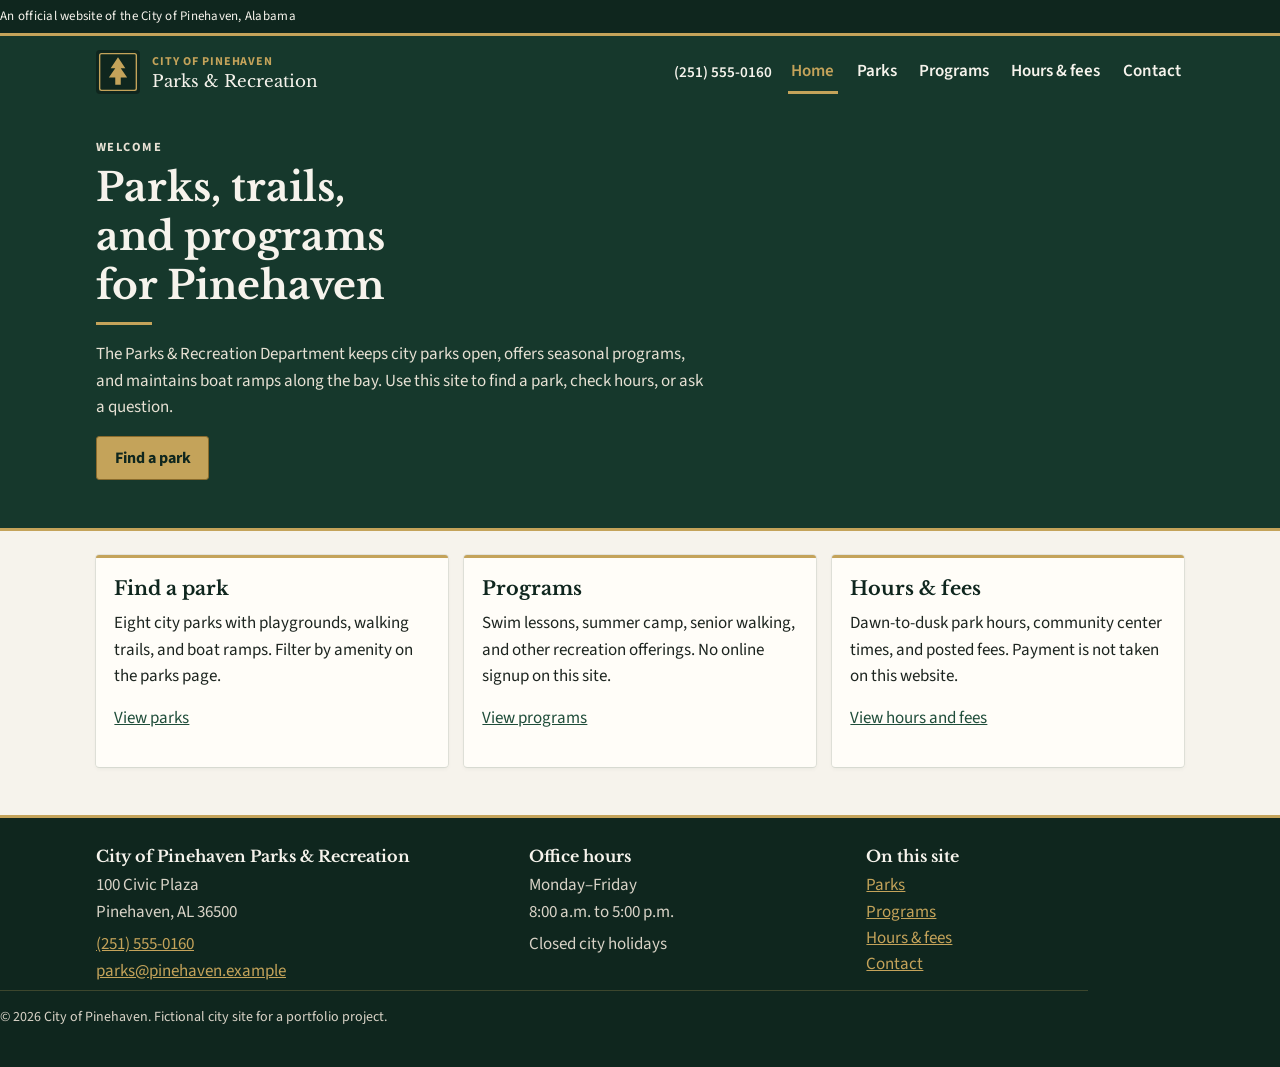
==== index.html @ 31feec60 "Add City of Pinehaven Parks & Recreation static site Five HTML pages, shared CSS, and commented Java" ====
<!DOCTYPE html>
<html lang="en">
<head>
  <meta charset="utf-8">
  <meta name="viewport" content="width=device-width, initial-scale=1">
  <title>Home | City of Pinehaven Parks & Recreation</title>
  <meta name="description" content="City of Pinehaven Parks & Recreation. Find parks, programs, hours, and fees in Pinehaven, Alabama.">
  <link rel="icon" href="favicon.svg" type="image/svg+xml">
  <link rel="preconnect" href="https://fonts.googleapis.com">
  <link rel="preconnect" href="https://fonts.gstatic.com" crossorigin>
  <link href="https://fonts.googleapis.com/css2?family=Libre+Baskerville:wght@400;700&family=Source+Sans+3:ital,wght@0,400;0,600;0,700;1,400&display=swap" rel="stylesheet">
  <link rel="stylesheet" href="css/styles.css">
</head>
<body>
  <a class="skip-link" href="#main">Skip to main content</a>
  <div class="official-banner">
    <p class="wrap">An official website of the City of Pinehaven, Alabama</p>
  </div>
  <header class="site-header">
    <div class="wrap header-inner">
      <a class="brand" href="index.html">
        <svg class="brand-mark" xmlns="http://www.w3.org/2000/svg" viewBox="0 0 48 48" aria-hidden="true" focusable="false">
          <rect width="48" height="48" rx="4" fill="#0f261e"/>
          <rect x="4" y="4" width="40" height="40" rx="2" fill="none" stroke="#c4a35a" stroke-width="1.5"/>
          <path fill="#c4a35a" d="M24 8l8 12h-5l7 10h-7v8h-6v-8h-7l7-10h-5z"/>
        </svg>
        <span>
          <span class="brand-kicker">City of Pinehaven</span>
          <span class="brand-name">Parks & Recreation</span>
        </span>
      </a>
      <p class="header-phone"><a href="tel:+12515550160">(251) 555-0160</a></p>
      <button type="button" class="menu-button" aria-controls="site-nav" aria-expanded="false">
        <span class="menu-button-bars" aria-hidden="true"></span>
        Menu
      </button>
      <nav id="site-nav" class="site-nav" aria-label="Primary">
        <ul>
          <li><a href="index.html" aria-current="page">Home</a></li>
          <li><a href="parks.html">Parks</a></li>
          <li><a href="programs.html">Programs</a></li>
          <li><a href="hours.html">Hours & fees</a></li>
          <li><a href="contact.html">Contact</a></li>
        </ul>
      </nav>
    </div>
  </header>

  <section class="hero" aria-labelledby="hero-title">
    <div class="wrap">
      <p class="kicker kicker-on-dark">Welcome</p>
      <h1 id="hero-title">Parks, trails, and programs for Pinehaven</h1>
      <hr class="hero-rule">
      <p>The Parks & Recreation Department keeps city parks open, offers seasonal programs, and maintains boat ramps along the bay. Use this site to find a park, check hours, or ask a question.</p>
      <p><a class="button" href="parks.html">Find a park</a></p>
    </div>
  </section>

  <main id="main" class="site-main">
    <div class="wrap">
      <h2 class="visually-hidden">Highlights</h2>
      <div class="card-grid three">
        <article class="highlight-card">
          <h2>Find a park</h2>
          <p>Eight city parks with playgrounds, walking trails, and boat ramps. Filter by amenity on the parks page.</p>
          <p><a href="parks.html">View parks</a></p>
        </article>
        <article class="highlight-card">
          <h2>Programs</h2>
          <p>Swim lessons, summer camp, senior walking, and other recreation offerings. No online signup on this site.</p>
          <p><a href="programs.html">View programs</a></p>
        </article>
        <article class="highlight-card">
          <h2>Hours & fees</h2>
          <p>Dawn-to-dusk park hours, community center times, and posted fees. Payment is not taken on this website.</p>
          <p><a href="hours.html">View hours and fees</a></p>
        </article>
      </div>
    </div>
  </main>

  <footer class="site-footer">
    <div class="wrap footer-grid">
      <div>
        <h2>City of Pinehaven Parks & Recreation</h2>
        <address>
          100 Civic Plaza<br>
          Pinehaven, AL 36500
        </address>
        <p><a href="tel:+12515550160">(251) 555-0160</a><br>
          <a href="mailto:parks@pinehaven.example">parks@pinehaven.example</a></p>
      </div>
      <div>
        <h2>Office hours</h2>
        <p>Monday–Friday<br>8:00 a.m. to 5:00 p.m.</p>
        <p>Closed city holidays</p>
      </div>
      <div>
        <h2>On this site</h2>
        <p><a href="parks.html">Parks</a><br>
          <a href="programs.html">Programs</a><br>
          <a href="hours.html">Hours & fees</a><br>
          <a href="contact.html">Contact</a></p>
      </div>
    </div>
    <p class="wrap copyright">&copy; <span id="year">2026</span> City of Pinehaven. Fictional city site for a portfolio project.</p>
  </footer>
  <script src="js/main.js"></script>
</body>
</html>
---- css/styles.css ----
/* City of Pinehaven Parks & Recreation
   Tokens first, then layout. Mobile-first: base styles are the phone layout.
   Dark green, off-white, one gold accent. Small radii so it reads civic, not app-like. */

:root {
  --color-green: #16382c;
  --color-green-deep: #0f261e;
  --color-green-mid: #1f4d3a;
  --color-gold: #c4a35a;
  --color-gold-dark: #8a6b2c;
  --color-offwhite: #f6f3ec;
  --color-paper: #fffdf8;
  --color-ink: #1c241f;
  --color-muted: #4d5a53;
  --color-line: #d8d2c6;
  --color-danger: #7a1f1f;
  --color-danger-bg: #f8eaea;
  --font-serif: "Libre Baskerville", "Palatino Linotype", Palatino, "Times New Roman", serif;
  --font-sans: "Source Sans 3", "Segoe UI", system-ui, -apple-system, sans-serif;
  --space: 0.25rem;
  --max: 68rem;
  --radius: 0.2rem;
  --shadow-border:
    0 0 0 1px rgba(22, 56, 44, 0.08),
    0 1px 2px -1px rgba(22, 56, 44, 0.08),
    0 2px 4px 0 rgba(22, 56, 44, 0.05);
  --shadow-border-hover:
    0 0 0 1px rgba(22, 56, 44, 0.14),
    0 2px 6px -1px rgba(22, 56, 44, 0.12);
}

*,
*::before,
*::after {
  box-sizing: border-box;
}

html {
  -webkit-font-smoothing: antialiased;
  -moz-osx-font-smoothing: grayscale;
}

body {
  margin: 0;
  font-family: var(--font-sans);
  font-size: 1.0625rem;
  line-height: 1.55;
  color: var(--color-ink);
  background: var(--color-offwhite);
}

img,
svg {
  max-width: 100%;
  display: block;
}

h1,
h2,
h3 {
  font-family: var(--font-serif);
  font-weight: 700;
  line-height: 1.25;
  text-wrap: balance;
  color: var(--color-green-deep);
}

h1 {
  font-size: 1.85rem;
  margin: 0 0 0.75rem;
}

h2 {
  font-size: 1.4rem;
  margin: 0 0 0.65rem;
}

h3 {
  font-size: 1.1rem;
  margin: 0 0 0.4rem;
}

p {
  margin: 0 0 1rem;
  text-wrap: pretty;
}

a {
  color: var(--color-green-mid);
}

a:hover {
  color: var(--color-gold-dark);
}

:focus-visible {
  outline: 3px solid var(--color-gold);
  outline-offset: 2px;
}

.skip-link {
  position: absolute;
  left: 0.75rem;
  top: -4rem;
  z-index: 100;
  padding: 0.6rem 0.9rem;
  background: var(--color-gold);
  color: var(--color-green-deep);
  font-weight: 700;
  text-decoration: none;
}

.skip-link:focus {
  top: 0.75rem;
}

.wrap {
  width: min(100% - 2rem, var(--max));
  margin-inline: auto;
}

/* Official strip */
.official-banner {
  background: var(--color-green-deep);
  color: var(--color-offwhite);
  font-size: 0.8125rem;
  letter-spacing: 0.02em;
  padding: 0.4rem 0;
  border-bottom: 3px solid var(--color-gold);
}

.official-banner p {
  margin: 0;
}

/* Header */
.site-header {
  background: var(--color-green);
  color: var(--color-offwhite);
}

.header-inner {
  display: flex;
  flex-wrap: wrap;
  align-items: center;
  gap: 0.75rem 1rem;
  padding: 0.9rem 0 1rem;
}

.brand {
  display: flex;
  align-items: center;
  gap: 0.75rem;
  color: inherit;
  text-decoration: none;
  min-width: 0;
  flex: 1 1 auto;
}

.brand:hover {
  color: inherit;
}

.brand-mark {
  width: 2.75rem;
  height: 2.75rem;
  flex-shrink: 0;
}

.brand-kicker {
  display: block;
  font-size: 0.75rem;
  letter-spacing: 0.08em;
  text-transform: uppercase;
  color: var(--color-gold);
  font-weight: 700;
}

.brand-name {
  display: block;
  font-family: var(--font-serif);
  font-size: 1.05rem;
  line-height: 1.25;
}

.header-phone {
  margin: 0;
  font-size: 0.95rem;
}

.header-phone a {
  color: var(--color-offwhite);
  text-decoration: none;
  font-weight: 600;
}

.header-phone a:hover {
  color: var(--color-gold);
}

.menu-button {
  display: inline-flex;
  align-items: center;
  gap: 0.45rem;
  min-height: 44px;
  padding: 0.45rem 0.8rem;
  border: 1px solid rgba(246, 243, 236, 0.35);
  background: transparent;
  color: var(--color-offwhite);
  font: inherit;
  font-weight: 600;
  cursor: pointer;
  border-radius: var(--radius);
}

.menu-button-bars {
  display: block;
  width: 1.1rem;
  height: 2px;
  background: currentColor;
  box-shadow: 0 -5px 0 currentColor, 0 5px 0 currentColor;
}

.site-nav {
  flex: 1 1 100%;
  display: none;
}

.site-nav.is-open {
  display: block;
}

.site-nav ul {
  list-style: none;
  margin: 0;
  padding: 0.25rem 0 0;
}

.site-nav a {
  display: flex;
  align-items: center;
  min-height: 44px;
  padding: 0.35rem 0.2rem;
  color: var(--color-offwhite);
  text-decoration: none;
  font-weight: 600;
  border-bottom: 3px solid transparent;
}

.site-nav a:hover,
.site-nav a[aria-current="page"] {
  color: var(--color-gold);
  border-bottom-color: var(--color-gold);
}

/* Main + page intro */
.site-main {
  padding: 1.5rem 0 3rem;
}

.page-intro {
  margin-bottom: 1.5rem;
  max-width: 42rem;
}

.lede {
  font-size: 1.125rem;
  color: var(--color-muted);
}

.kicker {
  margin: 0 0 0.35rem;
  font-size: 0.78rem;
  letter-spacing: 0.12em;
  text-transform: uppercase;
  font-weight: 700;
  color: var(--color-gold-dark);
}

.kicker-on-dark {
  color: var(--color-gold);
}

.visually-hidden {
  position: absolute;
  width: 1px;
  height: 1px;
  padding: 0;
  margin: -1px;
  overflow: hidden;
  clip: rect(0, 0, 0, 0);
  white-space: nowrap;
  border: 0;
}

/* Hero */
.hero {
  background: var(--color-green);
  color: var(--color-offwhite);
  padding: 1.75rem 0 2rem;
  border-bottom: 3px solid var(--color-gold);
}

.hero h1 {
  color: var(--color-offwhite);
  font-size: 2rem;
  max-width: 16ch;
}

.hero p {
  max-width: 38rem;
  color: #e7e1d4;
}

.hero-rule {
  width: 3.5rem;
  height: 3px;
  background: var(--color-gold);
  border: 0;
  margin: 0 0 1rem;
}

/* Buttons */
.button {
  display: inline-flex;
  align-items: center;
  justify-content: center;
  min-height: 44px;
  padding: 0.5rem 1.1rem;
  background: var(--color-gold);
  color: var(--color-green-deep);
  font-weight: 700;
  text-decoration: none;
  border: 1px solid var(--color-gold-dark);
  border-radius: var(--radius);
  cursor: pointer;
  font-family: inherit;
  font-size: 1rem;
}

.button:hover {
  background: #d4b56a;
  color: var(--color-green-deep);
}

.button-secondary {
  background: transparent;
  color: var(--color-green);
  border-color: var(--color-green);
}

.button-secondary:hover {
  background: var(--color-green);
  color: var(--color-offwhite);
}

/* Cards */
.card-grid {
  display: grid;
  gap: 1rem;
}

.card,
.park-card,
.program-card,
.highlight-card {
  background: var(--color-paper);
  box-shadow: var(--shadow-border);
  border-radius: var(--radius);
  padding: 1.1rem 1.15rem 1.2rem;
  border-top: 3px solid var(--color-gold);
}

.highlight-card h2 {
  font-size: 1.2rem;
}

.muted {
  color: var(--color-muted);
  margin-bottom: 0.5rem;
}

.tag-list {
  display: flex;
  flex-wrap: wrap;
  gap: 0.4rem;
  margin: 0.75rem 0 0;
  padding: 0;
  list-style: none;
}

.tag {
  display: inline-block;
  padding: 0.15rem 0.5rem;
  border: 1px solid var(--color-green);
  color: var(--color-green);
  font-size: 0.78rem;
  font-weight: 700;
  letter-spacing: 0.04em;
  text-transform: uppercase;
}

/* Filters (parks page) */
.filters {
  background: var(--color-paper);
  box-shadow: var(--shadow-border);
  padding: 1rem 1.1rem;
  margin-bottom: 1.25rem;
  border-radius: var(--radius);
}

.filters legend {
  font-family: var(--font-serif);
  font-weight: 700;
  color: var(--color-green-deep);
  padding: 0;
}

.filter-options {
  display: flex;
  flex-wrap: wrap;
  gap: 0.5rem 1rem;
  margin: 0.5rem 0 0.75rem;
}

.filter-options label {
  display: inline-flex;
  align-items: center;
  gap: 0.45rem;
  min-height: 44px;
  cursor: pointer;
  font-weight: 600;
}

.filter-options input {
  width: 1.1rem;
  height: 1.1rem;
  accent-color: var(--color-green);
}

.filters-actions {
  display: flex;
  flex-wrap: wrap;
  align-items: center;
  gap: 0.75rem 1rem;
}

.parks-status {
  margin: 0;
  font-weight: 600;
  color: var(--color-muted);
  font-variant-numeric: tabular-nums;
}

.parks-empty {
  background: var(--color-paper);
  padding: 1rem 1.1rem;
  box-shadow: var(--shadow-border);
}

.park-card[hidden],
.parks-empty[hidden] {
  display: none;
}

/* Programs */
.program-meta {
  margin: 0;
  color: var(--color-muted);
  font-size: 0.95rem;
}

.program-meta dt {
  font-weight: 700;
  color: var(--color-green);
  float: left;
  clear: left;
  width: 5.5rem;
}

.program-meta dd {
  margin: 0 0 0.25rem 5.5rem;
}

/* Table */
.table-wrap {
  overflow-x: auto;
  background: var(--color-paper);
  box-shadow: var(--shadow-border);
  border-radius: var(--radius);
}

table {
  width: 100%;
  border-collapse: collapse;
  min-width: 36rem;
}

caption {
  text-align: left;
  font-family: var(--font-serif);
  font-weight: 700;
  font-size: 1.1rem;
  padding: 1rem 1rem 0.5rem;
  color: var(--color-green-deep);
  caption-side: top;
}

th,
td {
  text-align: left;
  padding: 0.7rem 1rem;
  border-top: 1px solid var(--color-line);
  vertical-align: top;
}

thead th {
  background: var(--color-green);
  color: var(--color-offwhite);
  font-weight: 700;
  border-top: 0;
  font-variant-numeric: tabular-nums;
}

tbody tr:nth-child(even) {
  background: #f3efe6;
}

.note {
  margin-top: 1.25rem;
  padding: 0.9rem 1rem;
  border-left: 4px solid var(--color-gold);
  background: var(--color-paper);
}

/* Form */
.form {
  background: var(--color-paper);
  box-shadow: var(--shadow-border);
  padding: 1.15rem 1.15rem 1.35rem;
  max-width: 36rem;
  border-radius: var(--radius);
}

.form-row {
  margin-bottom: 1rem;
}

.form label,
.form .label {
  display: block;
  font-weight: 700;
  margin-bottom: 0.3rem;
}

.req {
  color: var(--color-gold-dark);
  font-weight: 700;
}

input[type="text"],
input[type="email"],
select,
textarea {
  width: 100%;
  min-height: 44px;
  padding: 0.5rem 0.65rem;
  border: 1px solid #b7b0a3;
  border-radius: var(--radius);
  font: inherit;
  background: #fff;
  color: var(--color-ink);
}

textarea {
  min-height: 8rem;
  resize: vertical;
}

.form-error {
  margin-bottom: 1rem;
  padding: 0.7rem 0.85rem;
  background: var(--color-danger-bg);
  color: var(--color-danger);
  font-weight: 600;
  border-left: 4px solid var(--color-danger);
}

.form-thanks {
  background: var(--color-paper);
  box-shadow: var(--shadow-border);
  padding: 1.25rem 1.2rem;
  max-width: 36rem;
  border-top: 3px solid var(--color-gold);
}

.contact-aside {
  margin-top: 1.5rem;
}

.contact-aside address {
  font-style: normal;
}

/* Footer */
.site-footer {
  background: var(--color-green-deep);
  color: #d9d3c7;
  padding: 1.75rem 0 2rem;
  border-top: 3px solid var(--color-gold);
}

.site-footer a {
  color: var(--color-gold);
}

.footer-grid {
  display: grid;
  gap: 1.25rem;
}

.site-footer h2 {
  color: var(--color-offwhite);
  font-size: 1rem;
  margin-bottom: 0.4rem;
}

.site-footer p,
.site-footer address {
  margin: 0 0 0.4rem;
  font-style: normal;
}

.copyright {
  margin-top: 1.25rem;
  padding-top: 1rem;
  border-top: 1px solid rgba(196, 163, 90, 0.25);
  font-size: 0.875rem;
}

@media (min-width: 40rem) {
  h1 {
    font-size: 2.15rem;
  }

  .hero h1 {
    font-size: 2.45rem;
  }

  .card-grid {
    grid-template-columns: 1fr 1fr;
  }
}

@media (min-width: 56rem) {
  .header-inner {
    flex-wrap: nowrap;
  }

  .menu-button {
    display: none;
  }

  .site-nav {
    display: block;
    flex: 0 1 auto;
  }

  .site-nav ul {
    display: flex;
    gap: 0.35rem 1rem;
    padding: 0;
  }

  .card-grid.three {
    grid-template-columns: 1fr 1fr 1fr;
  }

  .footer-grid {
    grid-template-columns: 1.3fr 1fr 1fr;
  }
}

@media (prefers-reduced-motion: reduce) {
  *,
  *::before,
  *::after {
    transition: none !important;
    animation: none !important;
  }
}
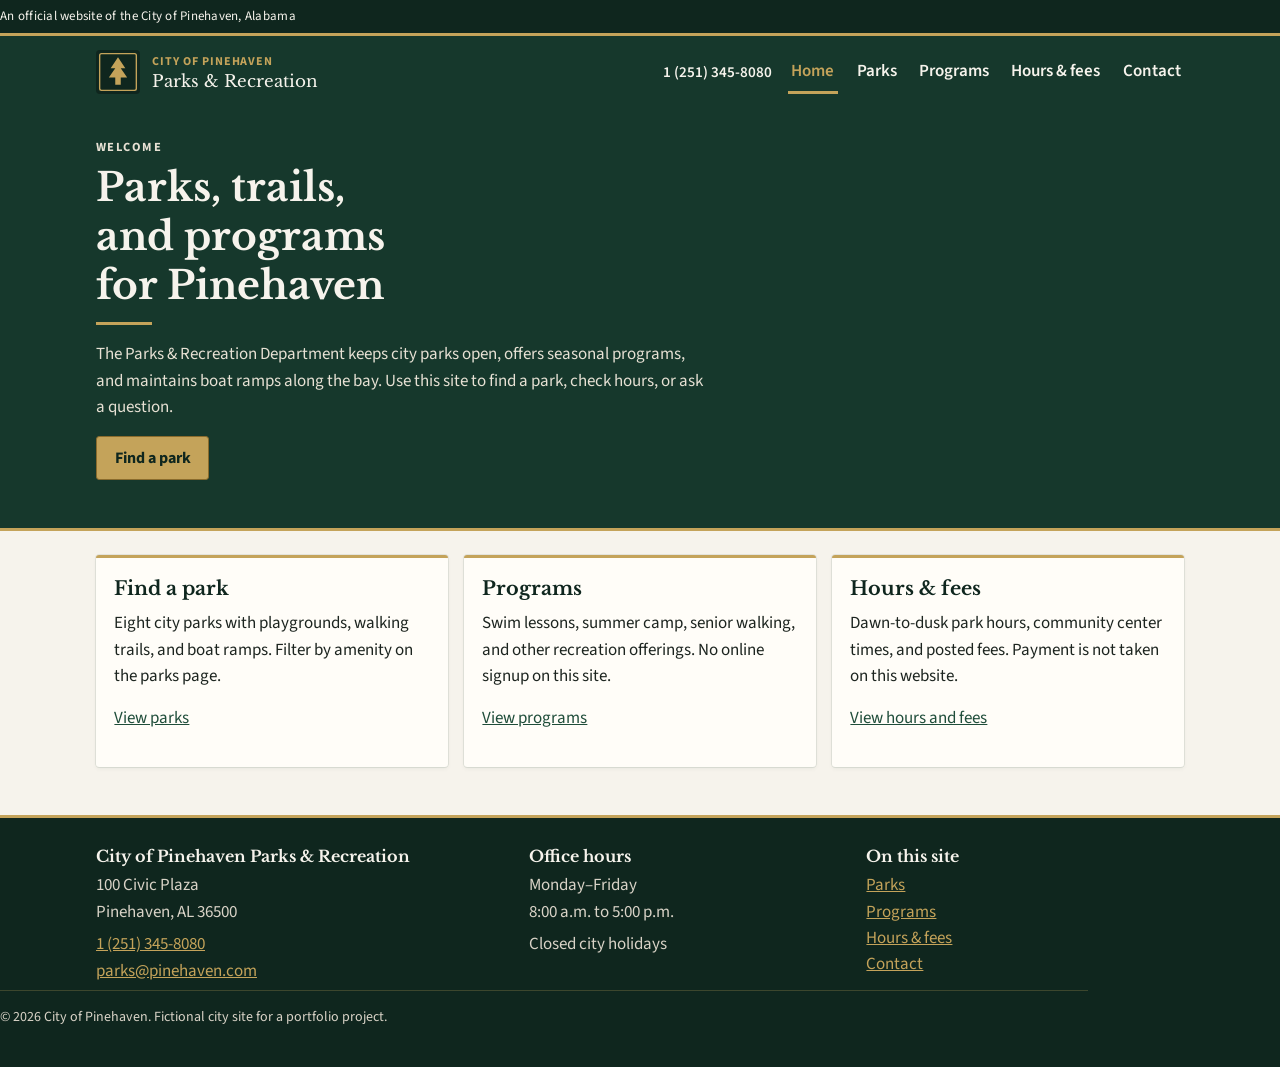
==== commit 0bdf4414: "Update contact details and hook the form to Netlify Forms Phone is now 1 (251) 345-8080, email is pa" ====
--- a/index.html
+++ b/index.html
@@ -29,7 +29,7 @@
           <span class="brand-name">Parks & Recreation</span>
         </span>
       </a>
-      <p class="header-phone"><a href="tel:+12515550160">(251) 555-0160</a></p>
+      <p class="header-phone"><a href="tel:+12513458080">1 (251) 345-8080</a></p>
       <button type="button" class="menu-button" aria-controls="site-nav" aria-expanded="false">
         <span class="menu-button-bars" aria-hidden="true"></span>
         Menu
@@ -87,8 +87,8 @@
           100 Civic Plaza<br>
           Pinehaven, AL 36500
         </address>
-        <p><a href="tel:+12515550160">(251) 555-0160</a><br>
-          <a href="mailto:parks@pinehaven.example">parks@pinehaven.example</a></p>
+        <p><a href="tel:+12513458080">1 (251) 345-8080</a><br>
+          <a href="mailto:parks@pinehaven.com">parks@pinehaven.com</a></p>
       </div>
       <div>
         <h2>Office hours</h2>
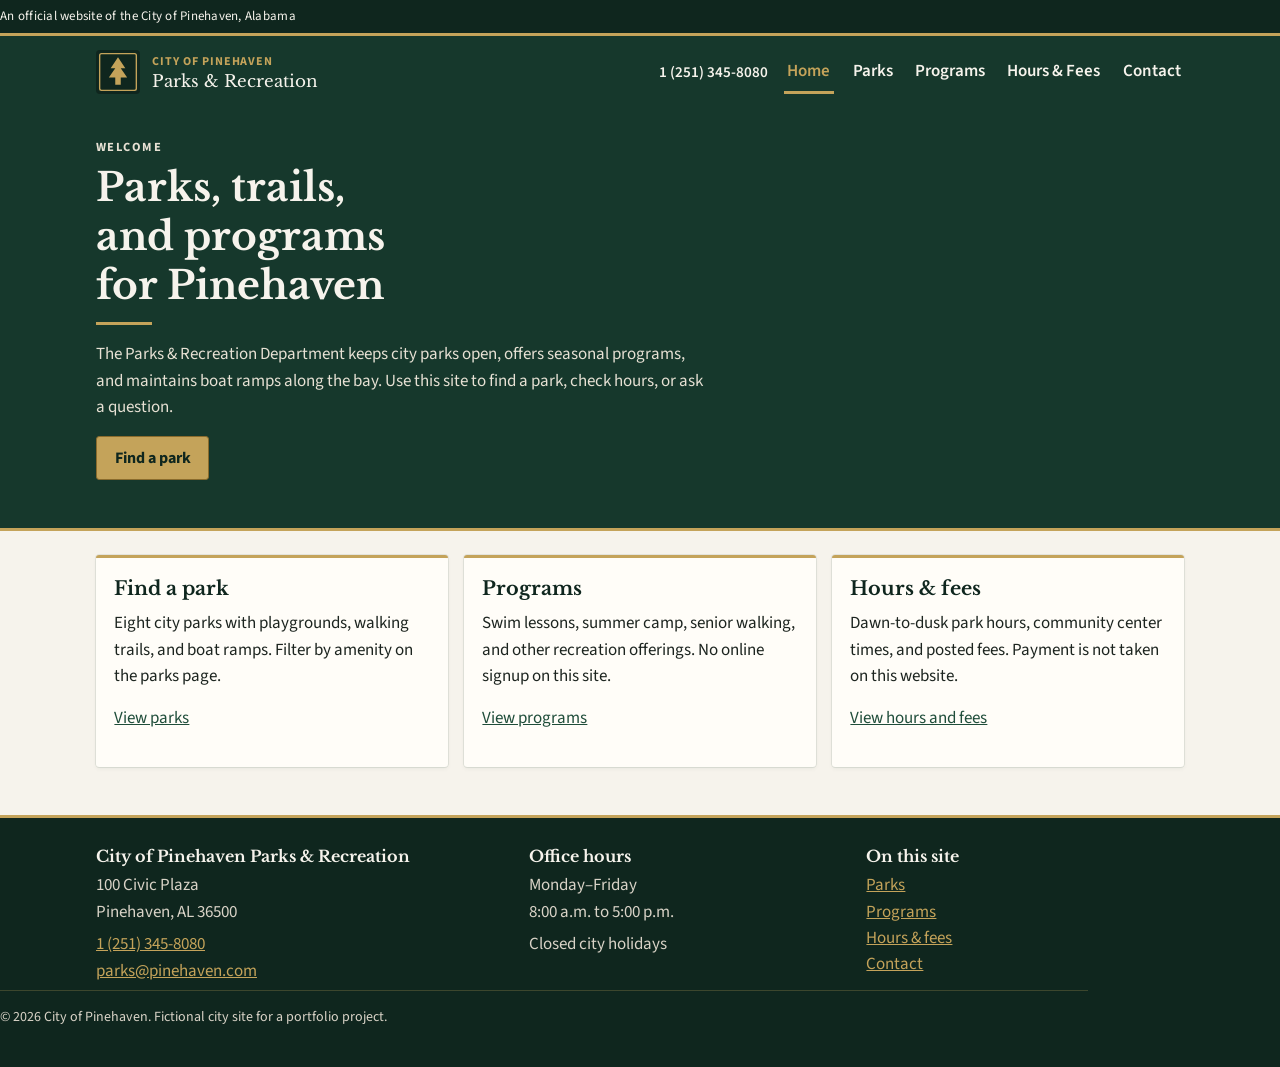
==== commit f7e1a20d: "Correct capitalization of 'Fees' in navigation" ====
--- a/index.html
+++ b/index.html
@@ -39,7 +39,7 @@
           <li><a href="index.html" aria-current="page">Home</a></li>
           <li><a href="parks.html">Parks</a></li>
           <li><a href="programs.html">Programs</a></li>
-          <li><a href="hours.html">Hours & fees</a></li>
+          <li><a href="hours.html">Hours & Fees</a></li>
           <li><a href="contact.html">Contact</a></li>
         </ul>
       </nav>
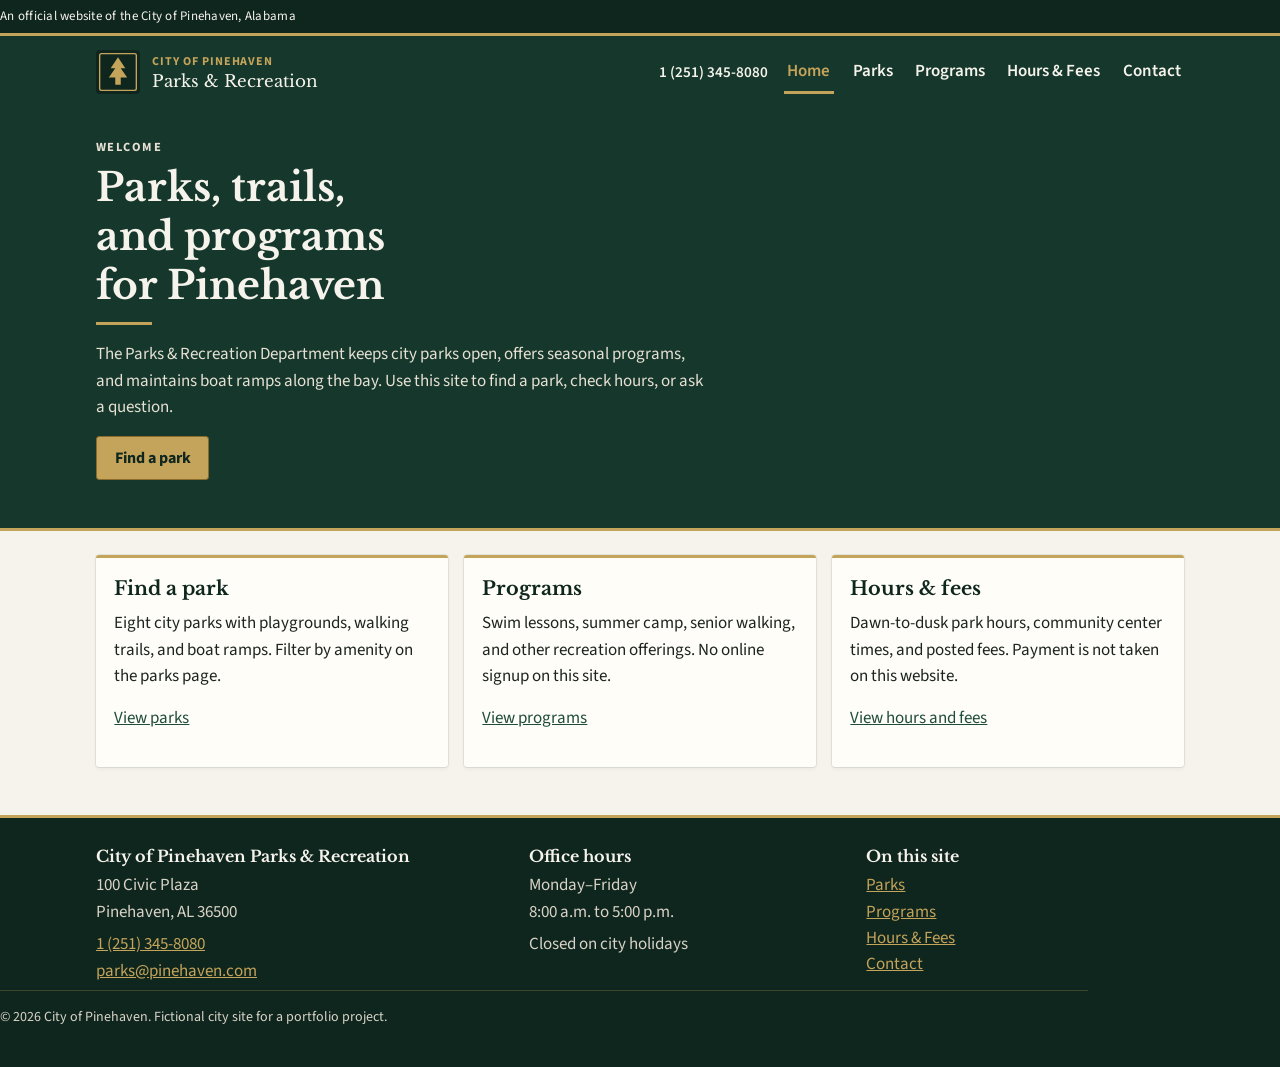
==== commit f9933c42: "Fix footer Hours & Fees capitalization and holiday wording" ====
--- a/index.html
+++ b/index.html
@@ -3,8 +3,8 @@
 <head>
   <meta charset="utf-8">
   <meta name="viewport" content="width=device-width, initial-scale=1">
-  <title>Home | City of Pinehaven Parks & Recreation</title>
-  <meta name="description" content="City of Pinehaven Parks & Recreation. Find parks, programs, hours, and fees in Pinehaven, Alabama.">
+  <title>Home | City of Pinehaven Parks &amp; Recreation</title>
+  <meta name="description" content="City of Pinehaven Parks &amp; Recreation. Find parks, programs, hours, and fees in Pinehaven, Alabama.">
   <link rel="icon" href="favicon.svg" type="image/svg+xml">
   <link rel="preconnect" href="https://fonts.googleapis.com">
   <link rel="preconnect" href="https://fonts.gstatic.com" crossorigin>
@@ -26,7 +26,7 @@
         </svg>
         <span>
           <span class="brand-kicker">City of Pinehaven</span>
-          <span class="brand-name">Parks & Recreation</span>
+          <span class="brand-name">Parks &amp; Recreation</span>
         </span>
       </a>
       <p class="header-phone"><a href="tel:+12513458080">1 (251) 345-8080</a></p>
@@ -39,7 +39,7 @@
           <li><a href="index.html" aria-current="page">Home</a></li>
           <li><a href="parks.html">Parks</a></li>
           <li><a href="programs.html">Programs</a></li>
-          <li><a href="hours.html">Hours & Fees</a></li>
+          <li><a href="hours.html">Hours &amp; Fees</a></li>
           <li><a href="contact.html">Contact</a></li>
         </ul>
       </nav>
@@ -51,7 +51,7 @@
       <p class="kicker kicker-on-dark">Welcome</p>
       <h1 id="hero-title">Parks, trails, and programs for Pinehaven</h1>
       <hr class="hero-rule">
-      <p>The Parks & Recreation Department keeps city parks open, offers seasonal programs, and maintains boat ramps along the bay. Use this site to find a park, check hours, or ask a question.</p>
+      <p>The Parks &amp; Recreation Department keeps city parks open, offers seasonal programs, and maintains boat ramps along the bay. Use this site to find a park, check hours, or ask a question.</p>
       <p><a class="button" href="parks.html">Find a park</a></p>
     </div>
   </section>
@@ -71,7 +71,7 @@
           <p><a href="programs.html">View programs</a></p>
         </article>
         <article class="highlight-card">
-          <h2>Hours & fees</h2>
+          <h2>Hours &amp; fees</h2>
           <p>Dawn-to-dusk park hours, community center times, and posted fees. Payment is not taken on this website.</p>
           <p><a href="hours.html">View hours and fees</a></p>
         </article>
@@ -82,7 +82,7 @@
   <footer class="site-footer">
     <div class="wrap footer-grid">
       <div>
-        <h2>City of Pinehaven Parks & Recreation</h2>
+        <h2>City of Pinehaven Parks &amp; Recreation</h2>
         <address>
           100 Civic Plaza<br>
           Pinehaven, AL 36500
@@ -93,13 +93,13 @@
       <div>
         <h2>Office hours</h2>
         <p>Monday–Friday<br>8:00 a.m. to 5:00 p.m.</p>
-        <p>Closed city holidays</p>
+        <p>Closed on city holidays</p>
       </div>
       <div>
         <h2>On this site</h2>
         <p><a href="parks.html">Parks</a><br>
           <a href="programs.html">Programs</a><br>
-          <a href="hours.html">Hours & fees</a><br>
+          <a href="hours.html">Hours &amp; Fees</a><br>
           <a href="contact.html">Contact</a></p>
       </div>
     </div>
